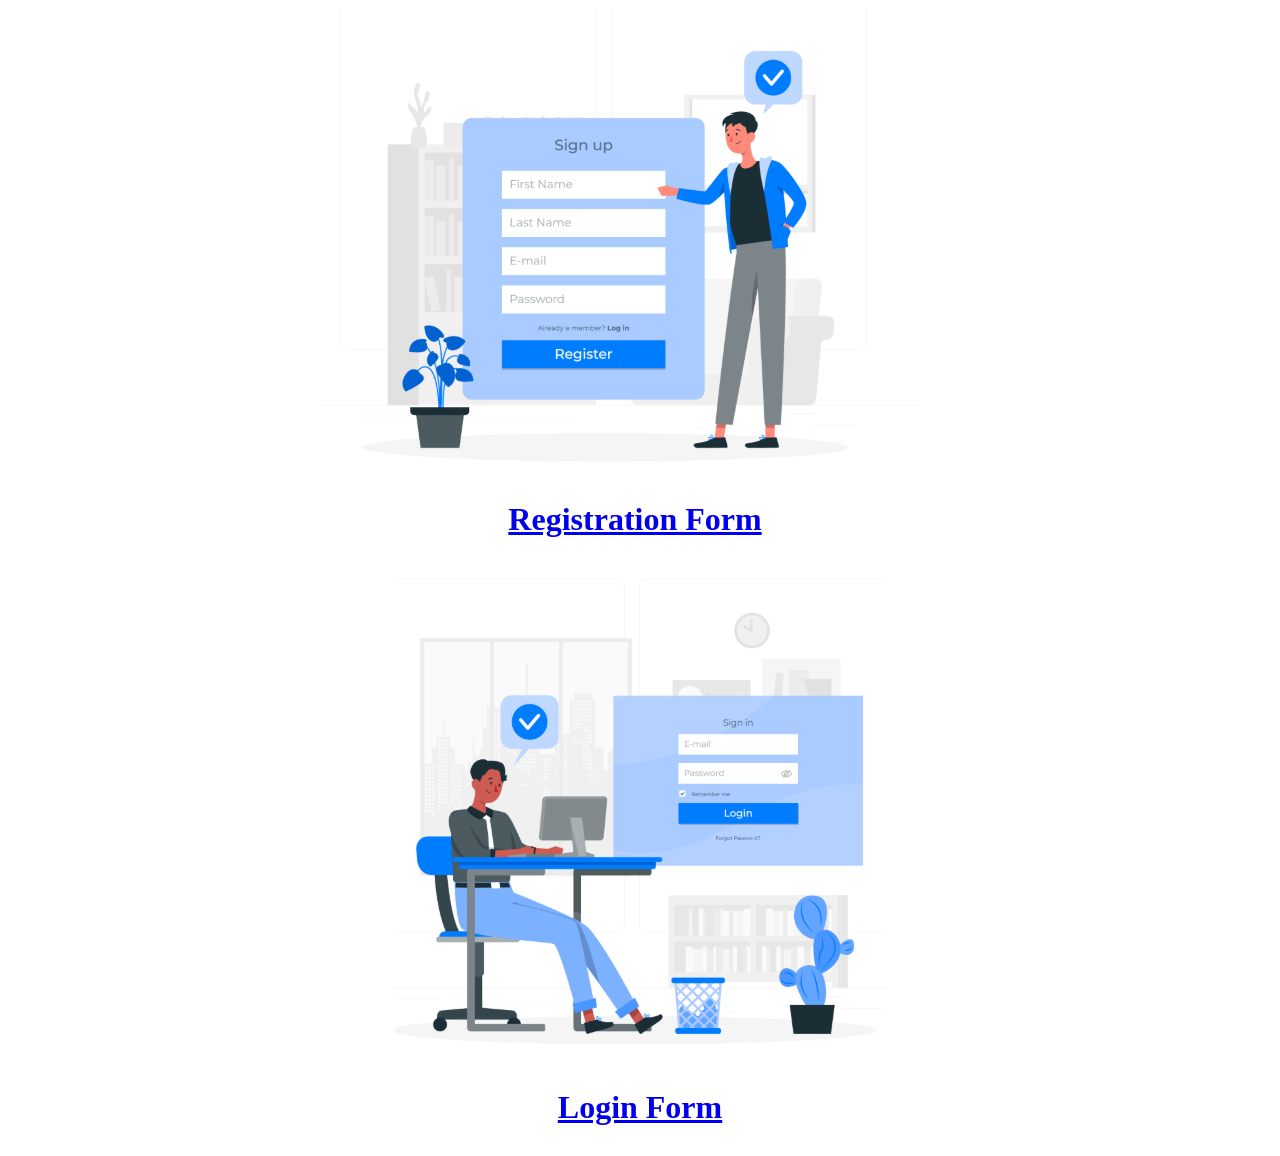
==== index.html @ 83596e38 "Add files via upload" ====
<!DOCTYPE html>
<html lang="en">
<head>
    <meta charset="UTF-8">
    <meta name="viewport" content="width=device-width, initial-scale=1.0">
    <title>FORMS</title>
    <link rel="stylesheet" href="./style.css">
</head>
<body>
    <header class="header">
        <img src="./Capture 0.PNG" alt="">
       
        
    </header>
     <a class="link" href="./home.html" ><h1>Registration Form</h1></a>
     
    
<div class="main-container">
    <img src="./Capture.PNG" alt="">
   
    

     
</div>
    <a  class="link2"  href="./Contact.html"><h1>Login Form</h1></a>
    </body>

</html>
---- style.css ----
.header{
    display: flex;
    justify-content: center;
    text-align: center;
}
.link{
    display: flex;
    justify-content: center;
    text-align: center;
    margin-left:-10px ;
}
.main-container{
    display: flex;
    justify-content: center;
    text-align: center;
    
}
.link2{
    display: flex;
    justify-content: center;
    text-align: center;
    
}
h1{
    display: flex;
    justify-content: center;
    text-align: center;
}

    

.input1{
    display: flex;
    justify-content: space-evenly;
    text-align: center;
}
.gender{
    display: inline;
}
.fn{
    display: inline-block;
    justify-content: left; 
    text-align:left;
    margin-left:500px;
    margin-right: 150px;
   
    
}
p input{
    margin-left: 100px ;
    justify-content: center;
    text-align: left;
}
.fa-solid {
   color: #4ABC96;
}
.log{
    display: flex;
    justify-content: center;
    text-align: center;
}
h1{
     display: flex;
    justify-content: center;
    text-align: center;
}
p{
    display: flex;
    /* justify-content: center;
    text-align: center; */
}
.inp{
   margin-left: 30px;
}
.pass{
      margin-left: 12px;
}
.btn{
    display: flex;
    justify-content: center;
    text-align: center;
    gap: 5px;
}
p textarea{
     margin-left: 100px ;
    justify-content:center;
    text-align: left;
}
.logo{
    display: flex;
    justify-content: center;
    text-align: center;
}
p input{
    display: inline-block;
    justify-content: center;
    align-items: center;
}
.fa-solid {
   color: #4ABC96;
}
.center{
    /* display:inline-block; */
    justify-content: center;
    align-items: center;
     margin-left: 880px;
     position: fixed;
}
.btn{
    justify-content: center;
    align-items: center;
    margin-right: 800px;
    margin-left: 100px;
    position: fixed;
}
.dob{
    margin-right: 20px;
    
}


.para{
    display: inline;
    align-items: center;
    justify-content: center;
    gap: 10px;
}
.Login1{
    display: flex;
    justify-content: center;
    text-align: center;
    gap: 5px;
}
.one input{
    margin-left:5px;
    display: flex;
    justify-content: center;
    align-items: center;

   
}
.id input{
margin-left: 120px;
}
.mpn input{
   margin-left: 60px;
}
.db input{
    margin-left: 72px;
}
.add textarea{
    margin-left: 120px;
}
.city input{
    margin-left: 150px;
}
.pincode input{
    margin-left: 110px;
}
.state input{
    margin-left: 135px;
}
#ch input{
    margin-right:150px ;
}
#inp{
    margin-right: 150px;
}
.male input{
    margin-left: 125px;
}
.fa-solid fa-circle-left{
   display: ;
}
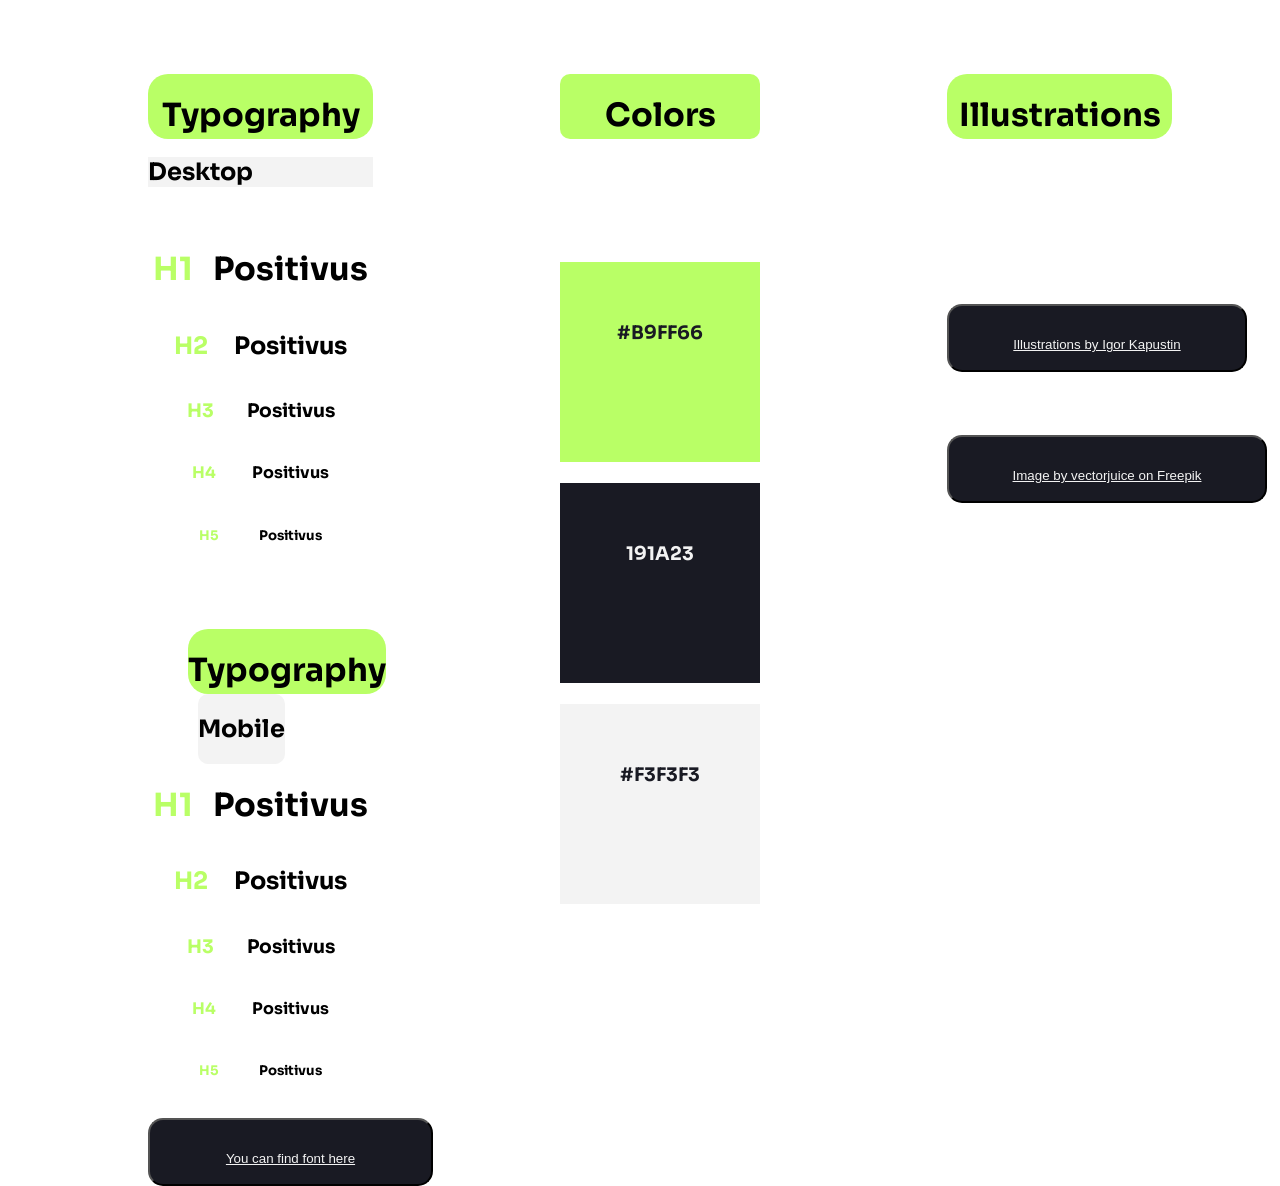
==== commit 54ba5061: "Add files via upload" ====
--- a/index.html
+++ b/index.html
@@ -1,28 +1,142 @@
 <!DOCTYPE html>
 <html lang="en">
+
 <head>
     <meta charset="UTF-8">
     <meta name="viewport" content="width=device-width, initial-scale=1.0">
-    <title>FORMS</title>
+    <title>Document</title>
     <link rel="stylesheet" href="./style.css">
 </head>
+
 <body>
-    <header class="header">
-        <img src="./Capture 0.PNG" alt="">
-       
+    <header>
+        <ol>
+            <li class="one">
+                <h1>Typography</h1>
+                <h2 id="desk">Desktop</h2>
+                <br>
+
+
+                <div class="main-container">
+                    <h1 id="first">H1 <h1>Positivus</h1>
+                    </h1>
+                </div>
+                <div class="sec-container">
+                    <h2 id="first">H2 <h2>Positivus</h2>
+                    </h2>
+                </div>
+                <div class="third-container">
+                    <h3 id="first">H3 <h3>Positivus</h3>
+                    </h3>
+                </div>
+                <div class="fourth-container">
+                    <h4 id="first">H4 <h4>Positivus</h4>
+                    </h4>
+                </div>
+                <div class="fifth-container">
+                    <h5 id="first">H5 <h5>Positivus</h5>
+
+
+                </div>
+                <br>
+                <br>
+                <br>
+                <br>
+                <div class="block">
+                    <ol>
+                        <li class="typ">
+                            <h1>Typography</h1>
+                        </li>
+                    </ol>
+                </div>
+                <div class="Mobile-Phone">
+                    <ol>
+                        <li class="mp">
+                            <h2>Mobile</h2>
+                        </li>
+                    </ol>
+                </div>
+                <div class="sec-bar">
+                    <div class="main-container">
+
+                        <h1 id="first">H1 <h1>Positivus</h1>
+                        </h1>
+                    </div>
+                    <div class="sec-container">
+                        <h2 id="first">H2 <h2>Positivus</h2>
+                        </h2>
+                    </div>
+                    <div class="third-container">
+                        <h3 id="first">H3 <h3>Positivus</h3>
+                        </h3>
+                    </div>
+                    <div class="fourth-container">
+                        <h4 id="first">H4 <h4>Positivus</h4>
+                        </h4>
+                    </div>
+                    <div class="fifth-container">
+                        <h5 id="first">H5 <h5>Positivus</h5>
+                            <br>
+                            <br>
+
+                    </div>
+                      
+                <div class="last-butn">
+                <p><a href="https://fonts.google.com/specimen/Space+Grotesk?preview.script=Latn" target="_blank"><button  id="btn"><u><blockquote cite="https://fonts.google.com/specimen/Space+Grotesk?preview.script=Latn"></blockquote>You can find font here</u></button></a></p>
         
+        </div>   
+
+            </li>
+
+            <li id="two">
+                <h1>Colors</h1>
+
+
+                <br>
+                <br>
+                <br>
+                <br>
+                <br>
+                <div class="color-container">
+                    <h3>#B9FF66</h3>
+                </div>
+                <br>
+                <div class="font-container">
+                    <h3>191A23</h3>
+                </div>
+                <br>
+                <div class="three-container">
+                    <h3>#F3F3F3</h3>
+                </div>
+            </li>
+            <li class="three">
+                <h1>Illustrations</h1>
+                <br>
+                <br>
+                <br>
+                <br>
+                <br>
+                <br>
+                <br>
+                <div class="btn">
+                  <a href="https://icons8.com/illustrations/author/5iGu3XwNjbk5" target="_blank"><button class="first-butn"><u><blockquote cite="https://icons8.com/illustrations/author/5iGu3XwNjbk5"></blockquote>Illustrations by Igor Kapustin</u></button></a>  
+                    <br>
+                    <br>
+                    <br>
+                    <br>
+
+                    <a href="https://www.magnific.com/free-vector/pharmaceutical-marketing-abstract-concept-vector-illustration-pharmaceutical-digital-agency-medicine-marketing-strategy-drugs-advertising-medical-equipment-market-promotion-abstract-metaphor_24070982.htm" target="_blank"><button class="sec-butn"><blockquote cite="https://www.magnific.com/free-vector/pharmaceutical-marketing-abstract-concept-vector-illustration-pharmaceutical-digital-agency-medicine-marketing-strategy-drugs-advertising-medical-equipment-market-promotion-abstract-metaphor_24070982.htm" ></blockquote> <u>Image by vectorjuice on Freepik</u></button></a>
+              
+            </li>
+        </ol>
     </header>
-     <a class="link" href="./home.html" ><h1>Registration Form</h1></a>
-     
-    
-<div class="main-container">
-    <img src="./Capture.PNG" alt="">
-   
-    
 
-     
-</div>
-    <a  class="link2"  href="./Contact.html"><h1>Login Form</h1></a>
-    </body>
+
+
+
+
+
+    <!-- <p><h1>Desktop</h1></p>       -->
+</body>
 
 </html>
--- a/style.css
+++ b/style.css
@@ -1,174 +1,179 @@
-.header{
+@import url('https://fonts.googleapis.com/css2?family=Roboto:ital,wght@0,100..900;1,100..900&family=Sora:wght@100..800&family=Space+Grotesk:wght@300..700&display=swap');
+
+header {
+    padding: 50px 100px;
+    font-family: "Sora", sans-serif;
+
+}
+
+ol {
+    list-style: none;
     display: flex;
-    justify-content: center;
-    text-align: center;
+    justify-content: space-between;
+    align-items: center;
 }
-.link{
-    display: flex;
-    justify-content: center;
-    text-align: center;
-    margin-left:-10px ;
-}
-.main-container{
-    display: flex;
-    justify-content: center;
-    text-align: center;
-    
-}
-.link2{
-    display: flex;
-    justify-content: center;
-    text-align: center;
-    
-}
-h1{
-    display: flex;
-    justify-content: center;
+
+.one {
+    background-color: #B9FF66;
+    column-height: 75px;
+    height: 65px;
+    width: 225px;
+    border-radius: 20px;
     text-align: center;
 }
 
-    
-
-.input1{
-    display: flex;
-    justify-content: space-evenly;
+#two {
+    background-color: #B9FF66;
+    height: 65px;
+    width: 200px;
+    border-radius: 10px;
     text-align: center;
 }
-.gender{
-    display: inline;
-}
-.fn{
-    display: inline-block;
-    justify-content: left; 
-    text-align:left;
-    margin-left:500px;
-    margin-right: 150px;
-   
-    
-}
-p input{
-    margin-left: 100px ;
-    justify-content: center;
-    text-align: left;
-}
-.fa-solid {
-   color: #4ABC96;
-}
-.log{
-    display: flex;
-    justify-content: center;
+
+.three {
+    background-color: #B9FF66;
+    height: 65px;
+    width: 225px;
+    border-radius: 20px;
     text-align: center;
 }
-h1{
-     display: flex;
-    justify-content: center;
+
+#desk  {
+    background-color: #F3F3F3;
+    height: px;
+    text-align: left;
+
+}
+
+#first {
+    display: flex;
+    color: #B9FF66;
+    width: 60px;
+
+
+}
+
+.main-container {
+    display: inline-flex;
+
+}
+
+
+.sec-container {
+    display: inline-flex;
+    background-color: none;
+}
+
+.third-container {
+    display: inline-flex;
+    background-color: none;
+}
+
+.fourth-container {
+    display: inline-flex;
+    background-color: none;
+}
+
+.fifth-container {
+    display: inline-flex;
+    background-color: none;
+}
+
+.color-container {
+    width: 100ppx;
+    height: 120px;
     text-align: center;
+    color: #191A23;
+    background-color: #B9FF66;
+    padding: 40px 31px;
 }
-p{
-    display: flex;
-    /* justify-content: center;
-    text-align: center; */
+
+.font-container {
+    width: 100ppx;
+    height: 120px;
+    text-align: center;
+    color: #F3F3F3;
+    background-color: #191A23;
+    padding: 40px 31px;
+    font-weight: 400px;
 }
-.inp{
-   margin-left: 30px;
+
+.three-container {
+    background-color: #F3F3F3;
+    color: #191A23;
+    width: 100ppx;
+    height: 120px;
+    text-align: center;
+    padding: 40px 31px;
+    font-weight: 400px;
 }
-.pass{
-      margin-left: 12px;
-}
-.btn{
-    display: flex;
-    justify-content: center;
-    text-align: center;
-    gap: 5px;
-}
-p textarea{
-     margin-left: 100px ;
-    justify-content:center;
-    text-align: left;
-}
-.logo{
-    display: flex;
-    justify-content: center;
-    text-align: center;
-}
-p input{
-    display: inline-block;
-    justify-content: center;
-    align-items: center;
-}
-.fa-solid {
-   color: #4ABC96;
-}
-.center{
-    /* display:inline-block; */
-    justify-content: center;
-    align-items: center;
-     margin-left: 880px;
-     position: fixed;
-}
-.btn{
-    justify-content: center;
-    align-items: center;
-    margin-right: 800px;
-    margin-left: 100px;
-    position: fixed;
-}
-.dob{
-    margin-right: 20px;
+
+.btn {
+
+    color: #F3F3F3;
+    width: 377x;
+    height: 407px;
+    border-radius: 14px;
+    text-shadow: none;
+    
     
 }
 
+.first-butn {
+    background-color: #191A23;
+    color: #F3F3F3;
+    width: 300px;
+    height: 68px;
+    border-radius: 15px;
+    cursor: pointer;
 
-.para{
-    display: inline;
-    align-items: center;
+}
+
+.sec-butn {
+    background-color: #191A23;
+    color: #F3F3F3;
+    width: 320px;
+    height: 68px;
+    border-radius: 15px;
+    cursor: pointer;
+
+}
+
+.sec-bar {
+
+    display: block;
+}
+
+.block {
+    display: block;
     justify-content: center;
-    gap: 10px;
 }
-.Login1{
-    display: flex;
-    justify-content: center;
-    text-align: center;
-    gap: 5px;
+
+.mp {
+    background-color: #F3F3F3;
+    margin-left: 10px;
+    border-radius: 10px;
+
 }
-.one input{
-    margin-left:5px;
-    display: flex;
-    justify-content: center;
-    align-items: center;
 
-   
+.typ {
+    background-color: #B9FF66;
+    border-radius: 15px;
+    height: 65px;
+    width: 250px;
+    border-radius: 20px;
+
 }
-.id input{
-margin-left: 120px;
+
+.last-butn {
+    display: block;
+    
 }
-.mpn input{
-   margin-left: 60px;
+#btn{
+    color: #F3F3F3;
+    background-color: #191A23;
+    width: 285px;
+    height: 68px;
+    border-radius: 15px;
+    cursor: pointer;
 }
-.db input{
-    margin-left: 72px;
-}
-.add textarea{
-    margin-left: 120px;
-}
-.city input{
-    margin-left: 150px;
-}
-.pincode input{
-    margin-left: 110px;
-}
-.state input{
-    margin-left: 135px;
-}
-#ch input{
-    margin-right:150px ;
-}
-#inp{
-    margin-right: 150px;
-}
-.male input{
-    margin-left: 125px;
-}
-.fa-solid fa-circle-left{
-   display: ;
-}
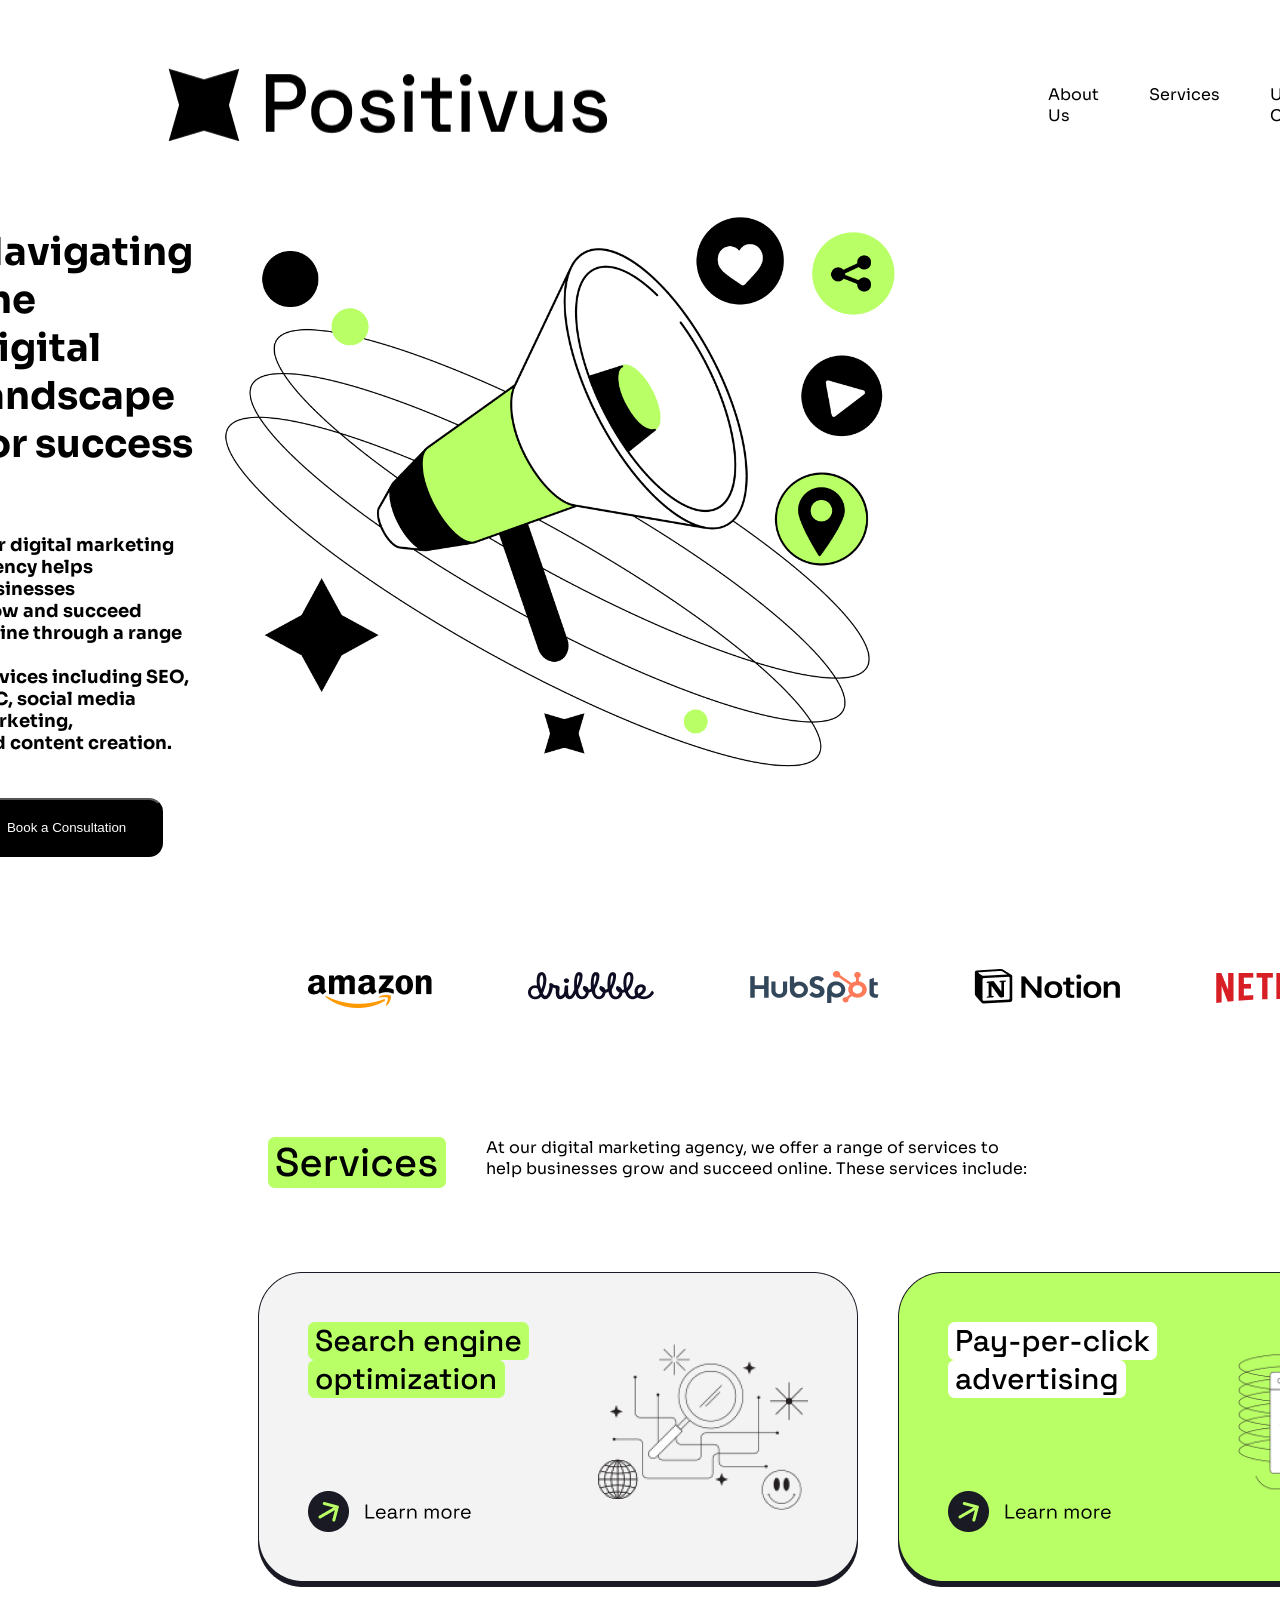
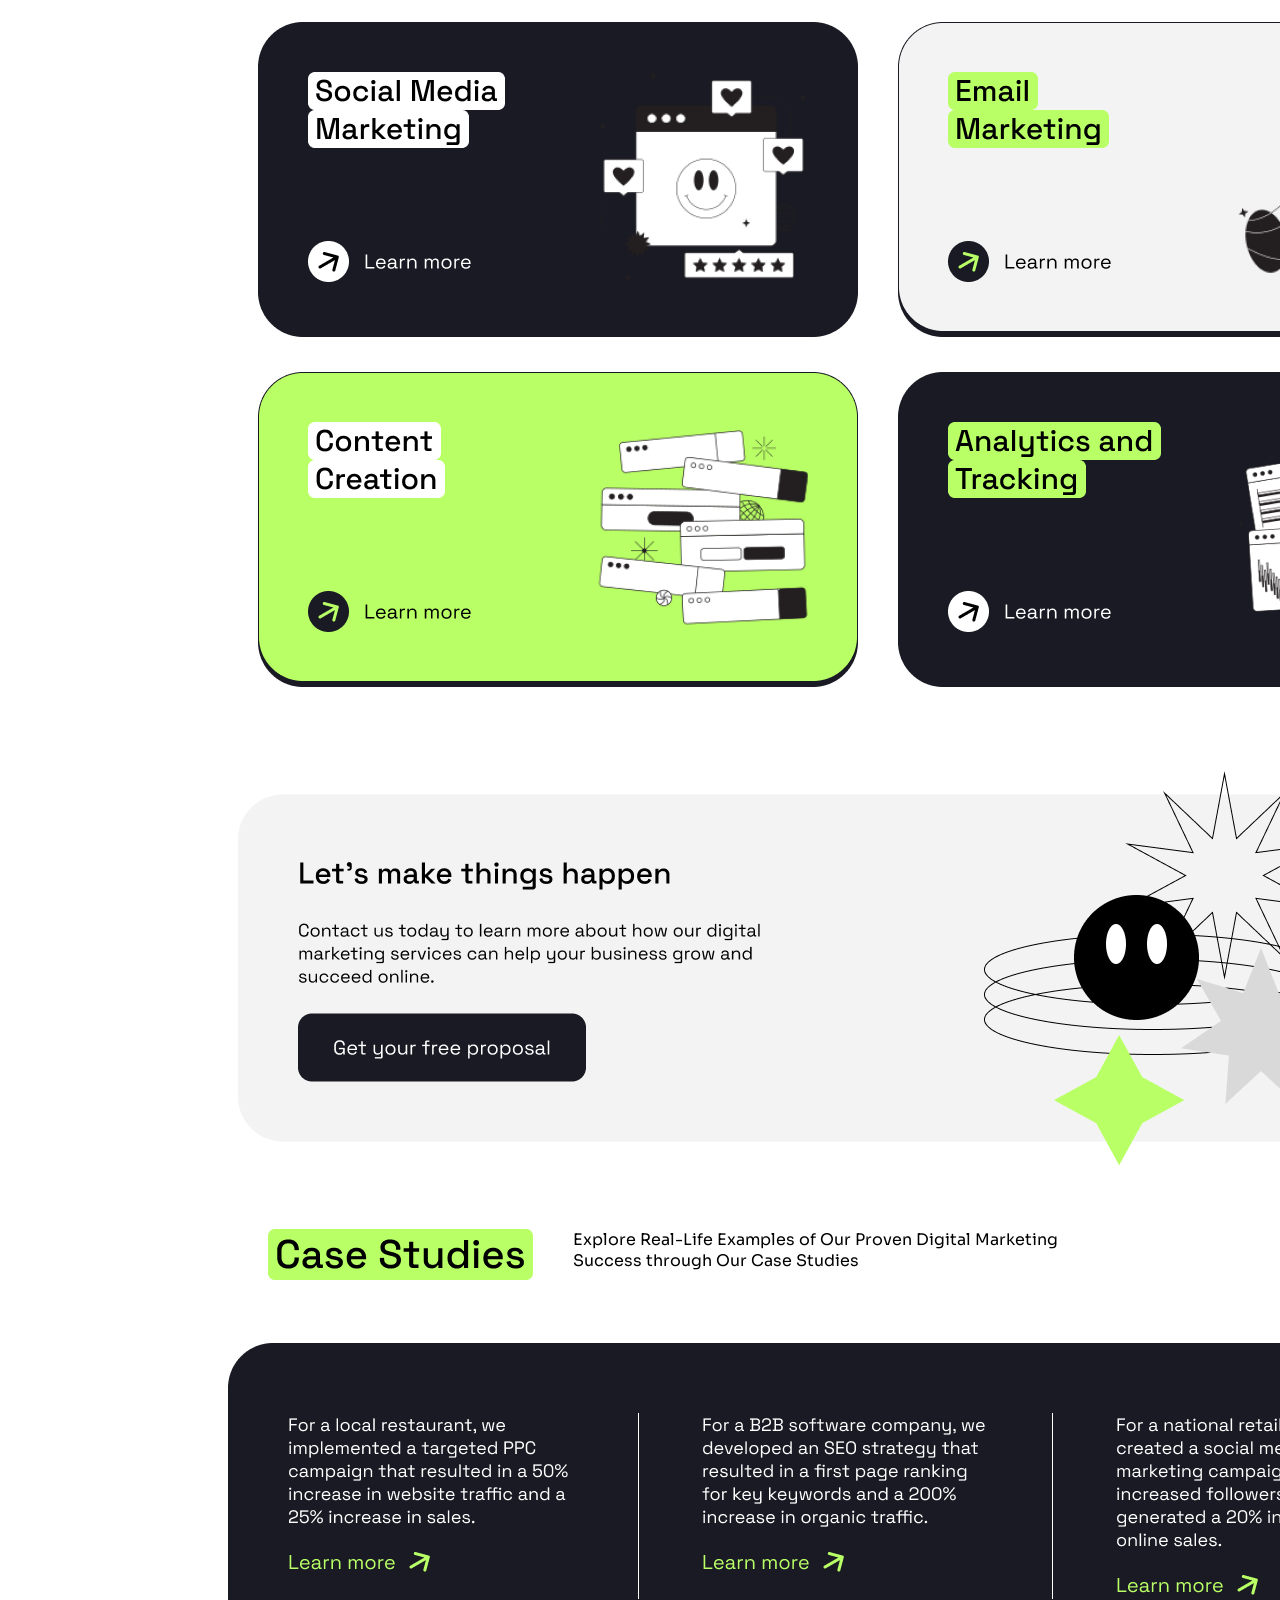
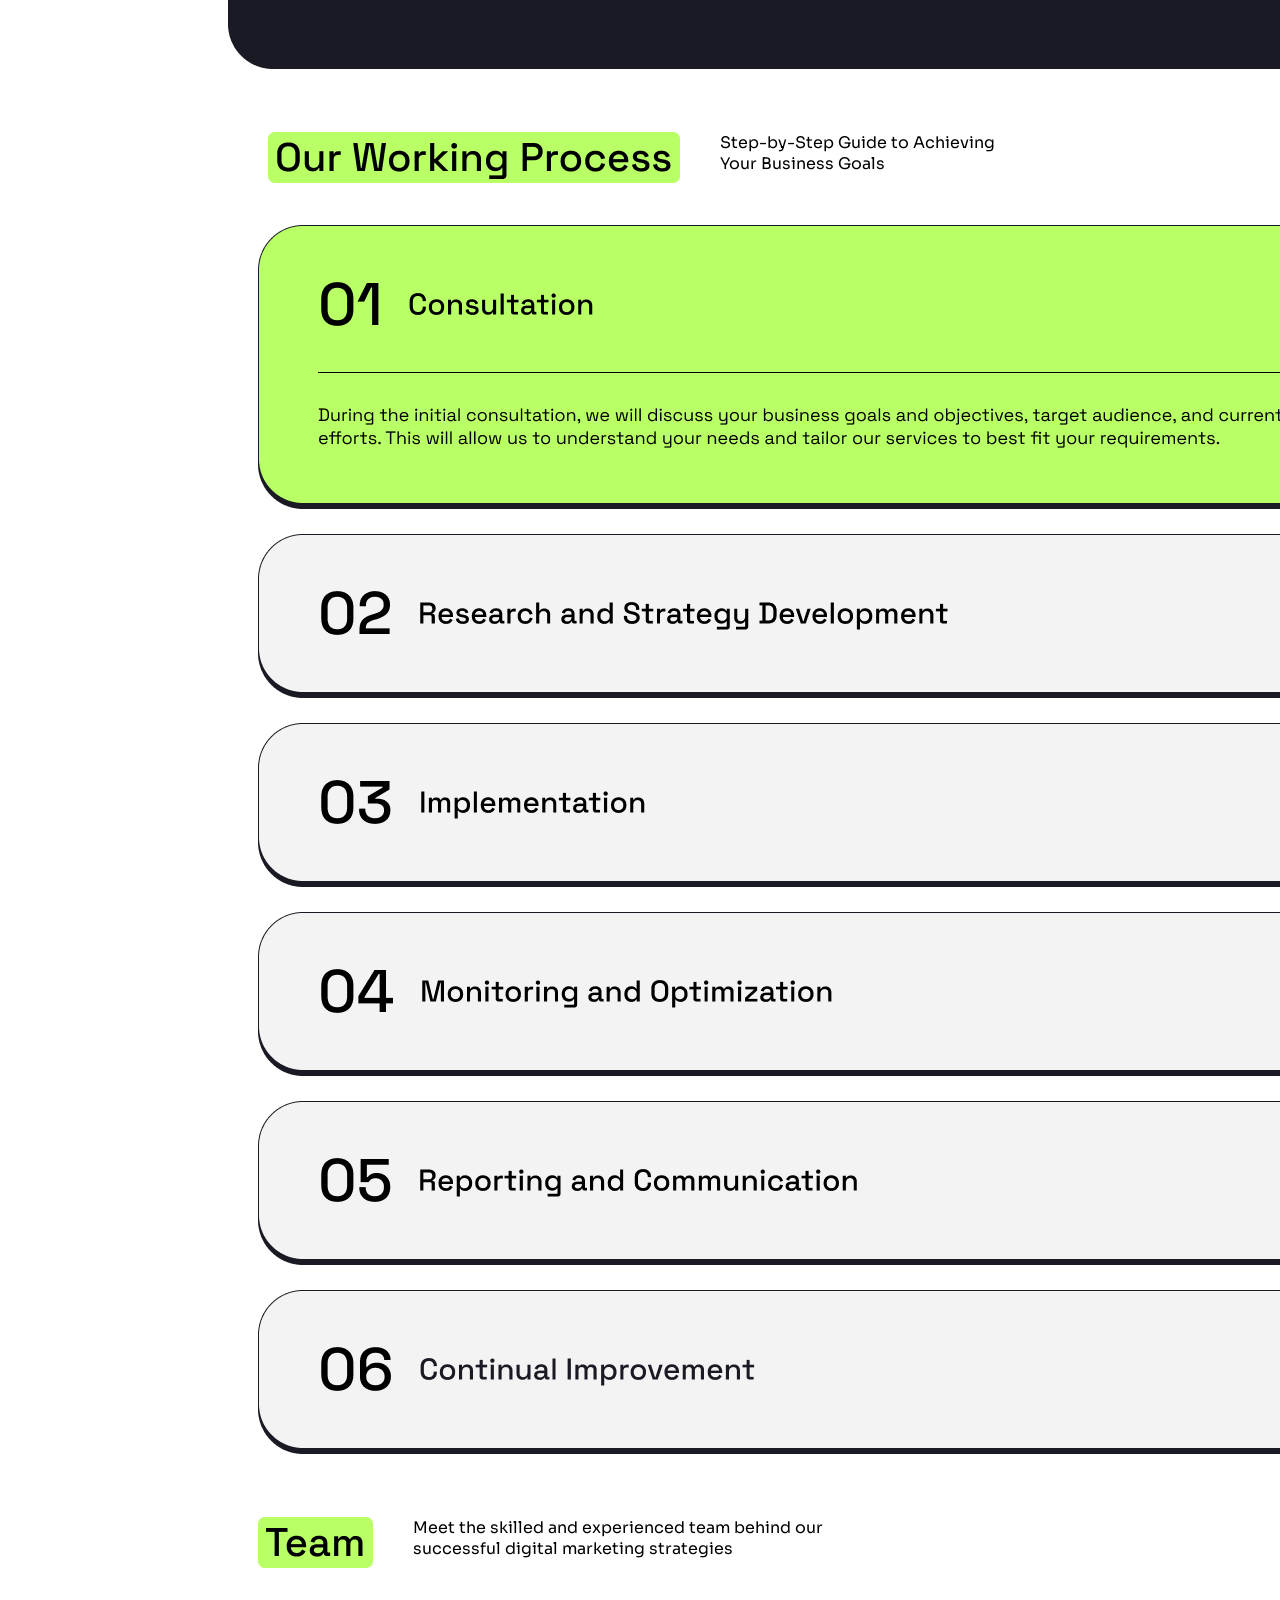
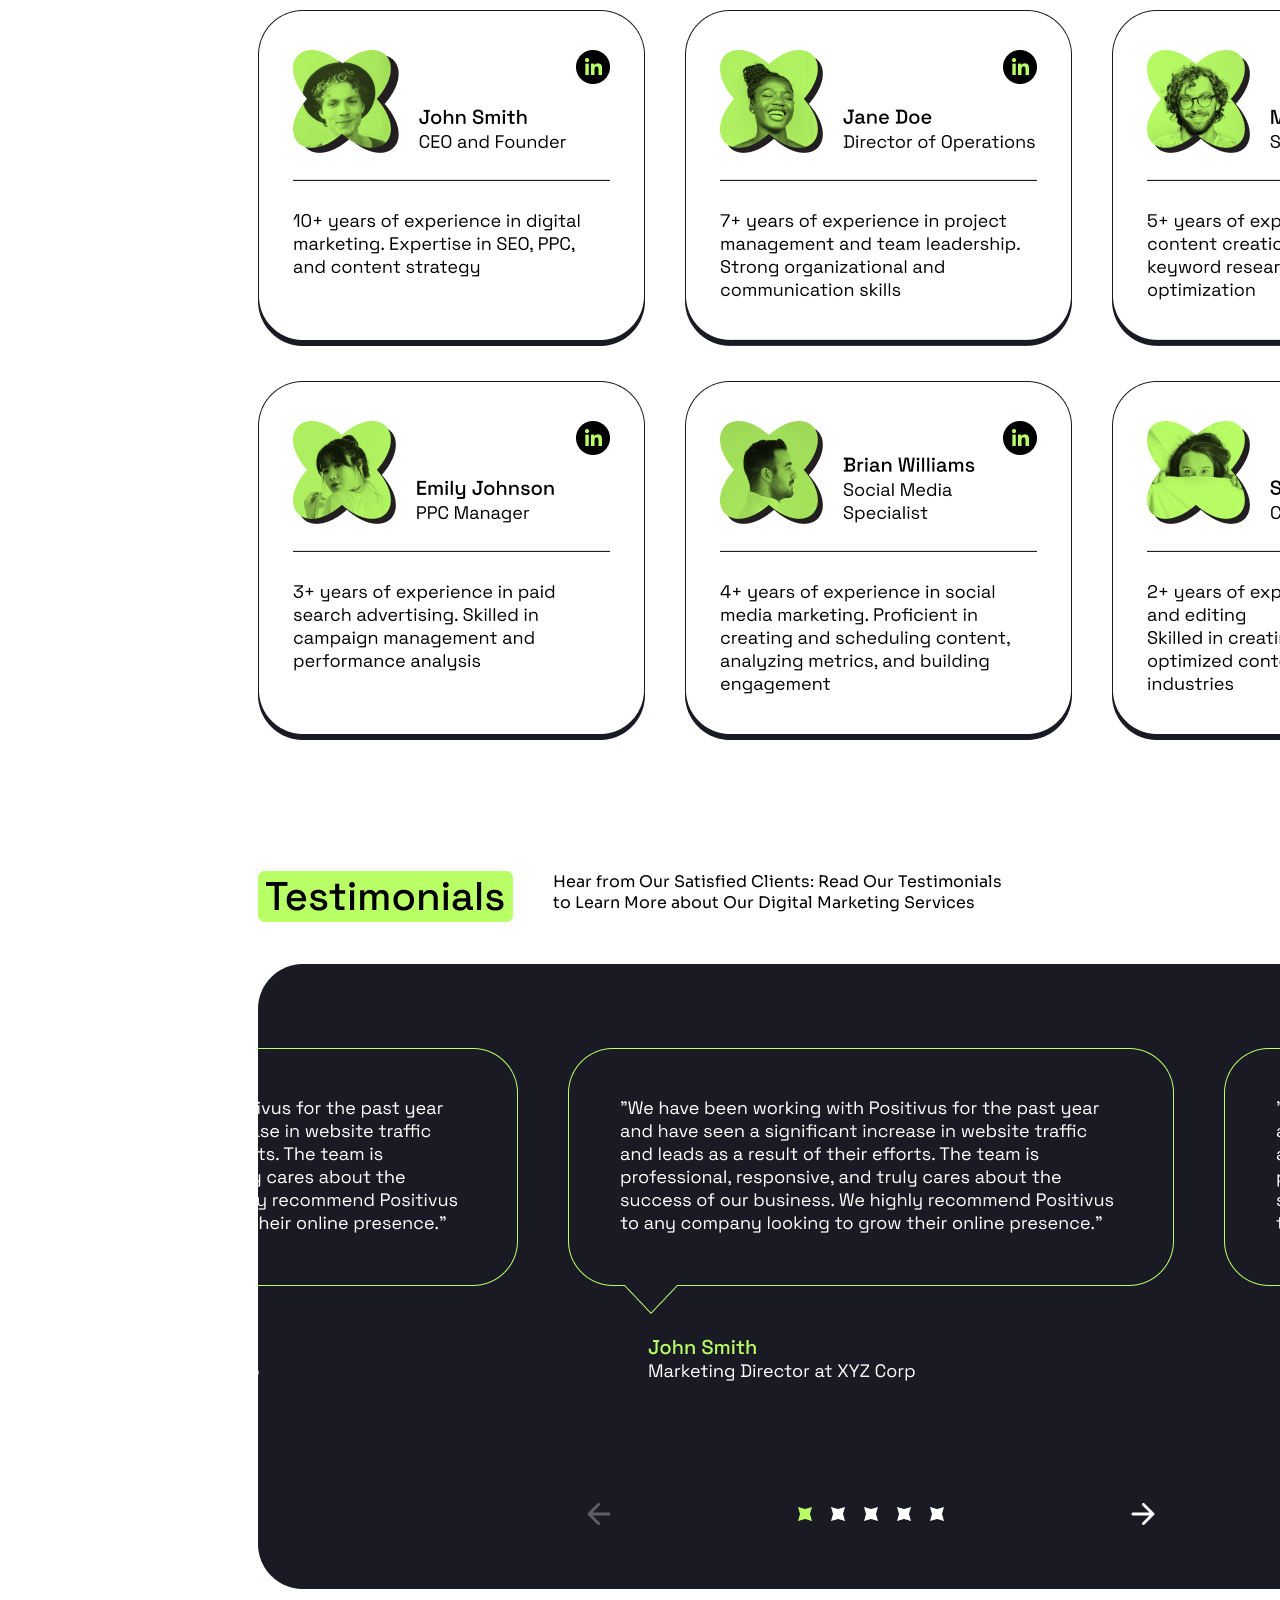
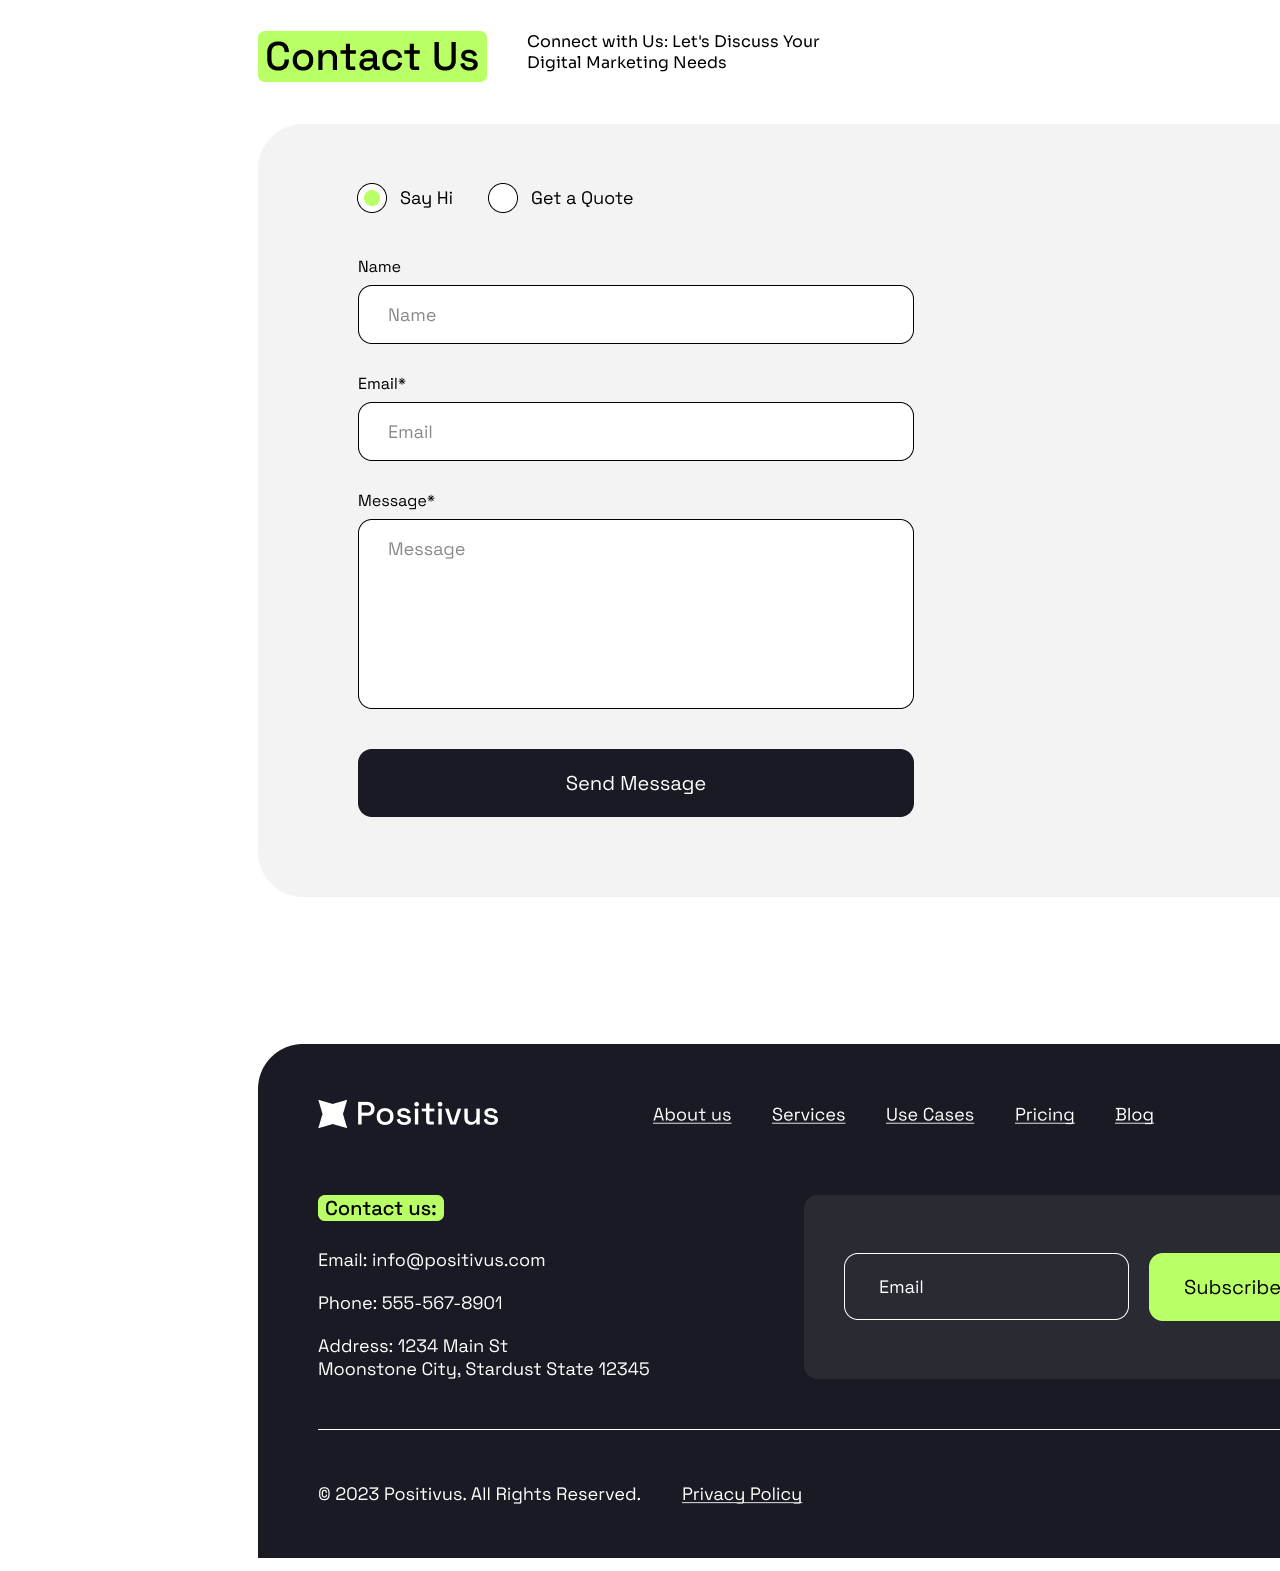
==== commit 835a5fa5: "Add files via upload" ====
--- a/index.html
+++ b/index.html
@@ -10,133 +10,145 @@
 
 <body>
     <header>
-        <ol>
-            <li class="one">
-                <h1>Typography</h1>
-                <h2 id="desk">Desktop</h2>
-                <br>
+        <nav>
+            <img class="picture" src="./Logo.png" alt="">
 
-
-                <div class="main-container">
-                    <h1 id="first">H1 <h1>Positivus</h1>
-                    </h1>
-                </div>
-                <div class="sec-container">
-                    <h2 id="first">H2 <h2>Positivus</h2>
-                    </h2>
-                </div>
-                <div class="third-container">
-                    <h3 id="first">H3 <h3>Positivus</h3>
-                    </h3>
-                </div>
-                <div class="fourth-container">
-                    <h4 id="first">H4 <h4>Positivus</h4>
-                    </h4>
-                </div>
-                <div class="fifth-container">
-                    <h5 id="first">H5 <h5>Positivus</h5>
-
-
-                </div>
+            <ol>
+                <li>About Us</li>
+                <li> Services</li>
+                <li> Use Cases</li>
+                <li>Pricing</li>
+                <li>Blog</li>
+                <li> <button class="btn">Request a quote</button></li>
+            </ol>
+        </nav>
+    </header>
+    <div class="heading">
+        <h1>
+            Navigating the <br>digital landscape <br> for success <br><br>
+            <p>
+                Our digital marketing agency helps businesses <br> grow and succeed online through a range of
+                <br>services including SEO, PPC, social media marketing,<br> and content creation. <br>
                 <br>
                 <br>
-                <br>
-                <br>
-                <div class="block">
-                    <ol>
-                        <li class="typ">
-                            <h1>Typography</h1>
-                        </li>
-                    </ol>
-                </div>
-                <div class="Mobile-Phone">
-                    <ol>
-                        <li class="mp">
-                            <h2>Mobile</h2>
-                        </li>
-                    </ol>
-                </div>
-                <div class="sec-bar">
-                    <div class="main-container">
+                <button id="btn">Book a Consultation</button>
+            </p>
+        </h1>
+        <img class="first-image" src="./Illustration (1).png" alt="">
+    </div>
+    <br>
+    <br>
+    <br>
 
-                        <h1 id="first">H1 <h1>Positivus</h1>
-                        </h1>
-                    </div>
-                    <div class="sec-container">
-                        <h2 id="first">H2 <h2>Positivus</h2>
-                        </h2>
-                    </div>
-                    <div class="third-container">
-                        <h3 id="first">H3 <h3>Positivus</h3>
-                        </h3>
-                    </div>
-                    <div class="fourth-container">
-                        <h4 id="first">H4 <h4>Positivus</h4>
-                        </h4>
-                    </div>
-                    <div class="fifth-container">
-                        <h5 id="first">H5 <h5>Positivus</h5>
-                            <br>
-                            <br>
+    <div class="new-container">
+        <img src="./Logotypes.png" alt="">
+    </div>
+    <br>
+    <br>
+    <br>
+    <br>
+    <br>
+    <br>
+    <div class="second-container">
+        <img class="label1" src="./Label.png" alt="">
+        At our digital marketing agency, we offer a range of services to <br> help businesses grow and succeed online.
+        These services include:
 
-                    </div>
-                      
-                <div class="last-butn">
-                <p><a href="https://fonts.google.com/specimen/Space+Grotesk?preview.script=Latn" target="_blank"><button  id="btn"><u><blockquote cite="https://fonts.google.com/specimen/Space+Grotesk?preview.script=Latn"></blockquote>You can find font here</u></button></a></p>
-        
-        </div>   
+    </div>
+    <br>
+    <br>
+    <br>
+    <br>
+    <div class="third-container">
+        <img src="./Services block.png" alt="">
+    </div>
+    <br>
+    <br>
+    <br>
+    <br>
+    <div class="fourth-container">
+       <img src="./CTA block.png" alt="">
+    </div>
+    <br>
+    <br>
+    <br>
+    <div class="fifth-container">
+     <img class="label1" src="./Heading (1).png" alt="">
+     Explore Real-Life Examples of Our Proven Digital Marketing  <br> Success through Our Case Studies <br>
+      
+    </div>
+<br>
+<br>
+<br>
+<div class="sixth-container">
+<img src="./Case studies.png" alt="">
+</div>
+<br>
+<br>
+<br>
+<div class="seventh-container">
+     <img class="label1" src="./Heading.png" alt="">
+     Step-by-Step Guide to Achieving
+     <br> Your Business Goals
+    </div>
+    <br>
+    <br>
+    <div class="eighth-container">
+        <img src="Process block (2).png" alt="">
+    </div>
+    <br>
+    <br>
+    <br>
+    <div class="ninth-container">
+        <img src="./Heading (2).png" alt="">
+        Meet the skilled and experienced team behind our
+        <br>  successful digital marketing strategies
+    </div>
 
-            </li>
-
-            <li id="two">
-                <h1>Colors</h1>
-
-
-                <br>
-                <br>
-                <br>
-                <br>
-                <br>
-                <div class="color-container">
-                    <h3>#B9FF66</h3>
-                </div>
-                <br>
-                <div class="font-container">
-                    <h3>191A23</h3>
-                </div>
-                <br>
-                <div class="three-container">
-                    <h3>#F3F3F3</h3>
-                </div>
-            </li>
-            <li class="three">
-                <h1>Illustrations</h1>
-                <br>
-                <br>
-                <br>
-                <br>
-                <br>
-                <br>
-                <br>
-                <div class="btn">
-                  <a href="https://icons8.com/illustrations/author/5iGu3XwNjbk5" target="_blank"><button class="first-butn"><u><blockquote cite="https://icons8.com/illustrations/author/5iGu3XwNjbk5"></blockquote>Illustrations by Igor Kapustin</u></button></a>  
-                    <br>
-                    <br>
-                    <br>
-                    <br>
-
-                    <a href="https://www.magnific.com/free-vector/pharmaceutical-marketing-abstract-concept-vector-illustration-pharmaceutical-digital-agency-medicine-marketing-strategy-drugs-advertising-medical-equipment-market-promotion-abstract-metaphor_24070982.htm" target="_blank"><button class="sec-butn"><blockquote cite="https://www.magnific.com/free-vector/pharmaceutical-marketing-abstract-concept-vector-illustration-pharmaceutical-digital-agency-medicine-marketing-strategy-drugs-advertising-medical-equipment-market-promotion-abstract-metaphor_24070982.htm" ></blockquote> <u>Image by vectorjuice on Freepik</u></button></a>
-              
-            </li>
-        </ol>
-    </header>
-
-
-
-
-
-
-    <!-- <p><h1>Desktop</h1></p>       -->
+    <br>
+    <br>
+    <div class="tenth-container">
+        <img src="./Group of cards (1).png" alt="">
+    </div>
+    <br>
+    <button class="button-left">
+        See all team
+    </button>
+    <br>
+    <br>
+    <div class="eleventh-container">
+        <img src="./Heading (3).png" alt="">
+        Hear from Our Satisfied Clients: Read Our Testimonials 
+        <br>to Learn More about Our Digital Marketing Services
+    </div>
+    <br>
+    <br>
+    <div class="twelve-container">
+        <img src="./Testimonials block (1).png" alt="">
+    </div>
+    <br>
+    <br>
+    <div class="thirteenth-container">
+        <img src="./Heading (4).png" alt="">
+        Connect with Us: Let's Discuss Your
+        <br> Digital Marketing Needs
+    </div>
+    <br>
+    <br>
+    <div class="fourteenth-container">
+        <img src="./Block with illustration (1).png" alt="">
+    </div>
+    <br>
+    <br>
+    <br>
+    <br>
+    <br>
+    <br>
+    <br>
+    <footer>
+    <div class="fifteenth-container">
+        <img src="./Footer.png" alt="">
+    </div>
+    </footer>
 </body>
-
 </html>
--- a/style.css
+++ b/style.css
@@ -1,179 +1,178 @@
 @import url('https://fonts.googleapis.com/css2?family=Roboto:ital,wght@0,100..900;1,100..900&family=Sora:wght@100..800&family=Space+Grotesk:wght@300..700&display=swap');
 
-header {
-    padding: 50px 100px;
+body {
     font-family: "Sora", sans-serif;
+}
+
+nav {
+    display: flex;
+    justify-content: left;
+    padding: 60px;
 
 }
 
 ol {
+    display: flex;
     list-style: none;
-    display: flex;
-    justify-content: space-between;
-    align-items: center;
+    gap: 50px;
+    margin-left: 400px;
 }
 
-.one {
-    background-color: #B9FF66;
-    column-height: 75px;
-    height: 65px;
-    width: 225px;
-    border-radius: 20px;
-    text-align: center;
+.im {
+    margin-right: 100px;
+    position: relative;
 }
 
-#two {
-    background-color: #B9FF66;
-    height: 65px;
-    width: 200px;
-    border-radius: 10px;
-    text-align: center;
+.picture {
+    margin-left: 100px;
 }
 
-.three {
-    background-color: #B9FF66;
-    height: 65px;
-    width: 225px;
-    border-radius: 20px;
+.btn {
+    display: flex;
+    justify-content: center;
+    position: absolute;
+    ` padding: 80px 40px;
+    border-radius: 14px;
+    border-color: 1px;
+    size: 20px;
+    line-height: 28px;
+    width: 180px;
+    height: 45px;
+    
     text-align: center;
+    
+
+
+}
+.btn:hover{
+    background-color: #191A23;
+    color: #F3F3F3;
 }
 
-#desk  {
-    background-color: #F3F3F3;
-    height: px;
-    text-align: left;
+.heading {
+    display: flex;
+    justify-content: center;
+    position: relative;
+    margin-right: 400px;
+    font-size: larger;
 
 }
 
-#first {
+.first-image {
     display: flex;
-    color: #B9FF66;
-    width: 60px;
+    width: 800.46px;
+    height: 615px;
+}
 
+p {
+    font-size: large;
+}
+
+#btn {
+    padding: 20px 35px;
+    background-color: black;
+    color: #FFFFFF;
+    border-radius: 14px;
+    
+}
+#btn:hover{
+    background-color: #B9FF66;
+}
+
+.new-container {
+    display: flex;
+    justify-content: left;
+    margin-left: 200px;
+}
+
+.label1 {
+    display: flex;
+    margin-left: 260px;
 
 }
 
-.main-container {
-    display: inline-flex;
+.second-container{
+    display: flex;
+    gap: 40px;
+}
+.third-container{
+    display: flex;
+    margin-left: 150px;
+}
+.second-heading{
+    margin-left: 15px;
+}
+.fourth-container{
+    margin-left: 130px;
+    display: flex;
+    
+}
+.illustration-container{
+    
+    
+    display: flex;
+    justify-content: ;
 
 }
+.illustration-container img{
 
-
-.sec-container {
-    display: inline-flex;
-    background-color: none;
+    display: flex;
+    margin-left: 800px;
+    background-color: #F3F3F3;
 }
-
-.third-container {
-    display: inline-flex;
-    background-color: none;
+.fifth-container{
+     display: flex;
+    gap: 40px;
 }
-
-.fourth-container {
-    display: inline-flex;
-    background-color: none;
-}
-
-.fifth-container {
-    display: inline-flex;
-    background-color: none;
-}
-
-.color-container {
-    width: 100ppx;
-    height: 120px;
-    text-align: center;
-    color: #191A23;
-    background-color: #B9FF66;
-    padding: 40px 31px;
-}
-
-.font-container {
-    width: 100ppx;
-    height: 120px;
-    text-align: center;
-    color: #F3F3F3;
-    background-color: #191A23;
-    padding: 40px 31px;
-    font-weight: 400px;
-}
-
-.three-container {
-    background-color: #F3F3F3;
-    color: #191A23;
-    width: 100ppx;
-    height: 120px;
-    text-align: center;
-    padding: 40px 31px;
-    font-weight: 400px;
-}
-
-.btn {
-
-    color: #F3F3F3;
-    width: 377x;
-    height: 407px;
-    border-radius: 14px;
-    text-shadow: none;
-    
+.sixth-container{
+     margin-left: 220px;
+    display: flex;
     
 }
-
-.first-butn {
-    background-color: #191A23;
-    color: #F3F3F3;
-    width: 300px;
-    height: 68px;
-    border-radius: 15px;
-    cursor: pointer;
+.seventh-container{
+     display: flex;
+    gap: 40px;
+}
+.eighth-container{
+    display: flex;
+    margin-left: 150px;
+}
+.ninth-container{
+     display: flex;
+    gap: 40px;
+    margin-left: 250px;
+}
+.tenth-container{
+      margin-left: 150px;
+    display: flex;
+}
+.button-left{
+    padding: 20px 60px;
+    background-color: black;
+    color: #FFFFFF;
+    border-radius: 14px;
+    margin-left: 1300px;
 
 }
-
-.sec-butn {
-    background-color: #191A23;
-    color: #F3F3F3;
-    width: 320px;
-    height: 68px;
-    border-radius: 15px;
-    cursor: pointer;
-
+.eleventh-container{
+    display: flex;
+    gap: 40px;
+    margin-left: 250px;
 }
-
-.sec-bar {
-
-    display: block;
+.twelve-container{
+     display: flex;
+    margin-left: 250px;
 }
-
-.block {
-    display: block;
-    justify-content: center;
+.thirteenth-container{
+display: flex;
+    gap: 40px;
+    margin-left: 250px;
 }
-
-.mp {
-    background-color: #F3F3F3;
-    margin-left: 10px;
-    border-radius: 10px;
-
+.fourteenth-container{
+      margin-left: 250px;
+    display: flex;
 }
-
-.typ {
-    background-color: #B9FF66;
-    border-radius: 15px;
-    height: 65px;
-    width: 250px;
-    border-radius: 20px;
-
-}
-
-.last-butn {
-    display: block;
-    
-}
-#btn{
-    color: #F3F3F3;
-    background-color: #191A23;
-    width: 285px;
-    height: 68px;
-    border-radius: 15px;
-    cursor: pointer;
-}
+footer{
+     margin-left: 250px;
+    display: flex;
+}
